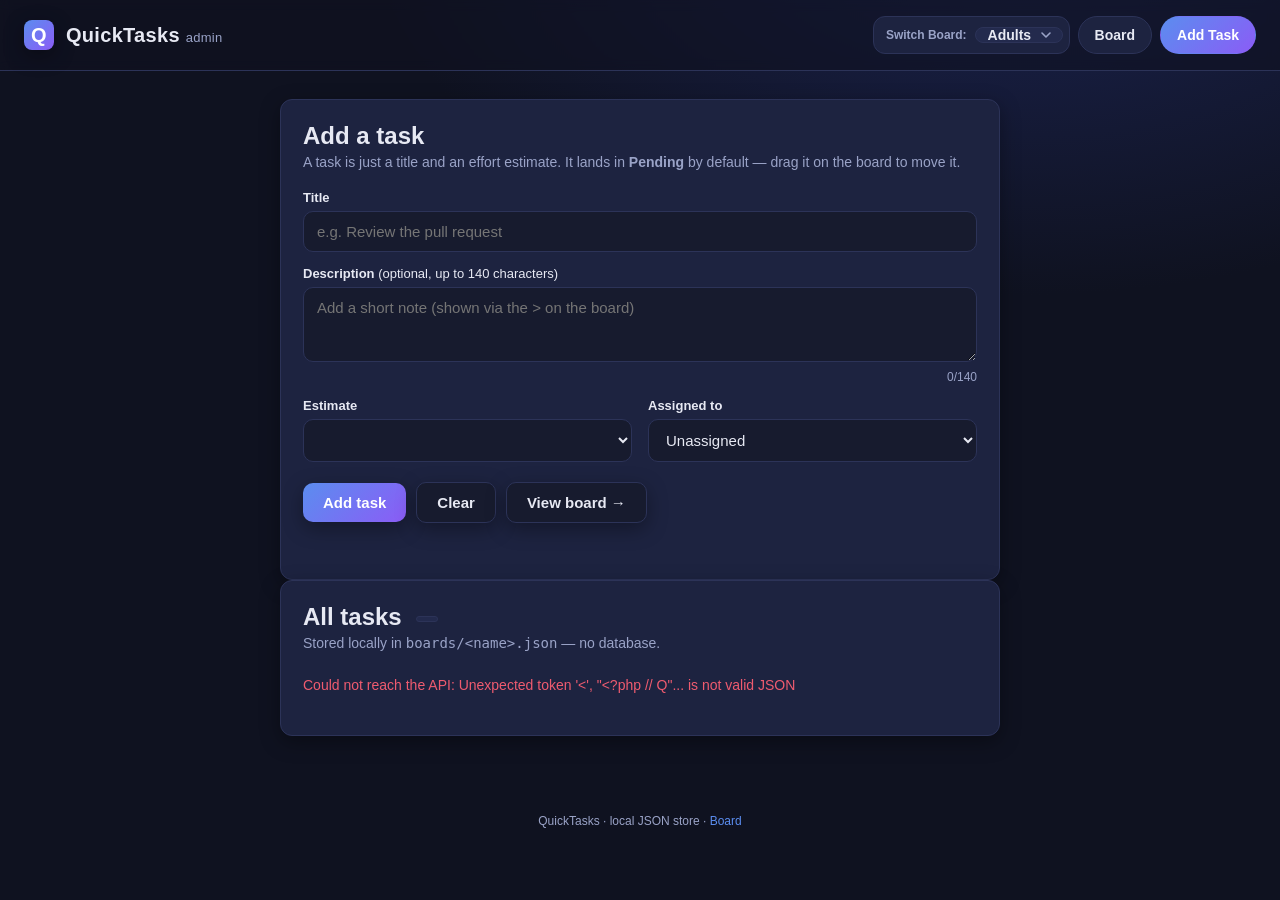
==== admin.html @ 0e428249 "QuickTasks v1.0 — multi-board JSON kanban (Adults + Children) - Board + admin UI (index.html, admin." ====
<!DOCTYPE html>
<html lang="en">
<head>
  <meta charset="utf-8" />
  <meta name="viewport" content="width=device-width, initial-scale=1" />
  <title>QuickTasks — Admin</title>
  <link rel="stylesheet" href="css/style.css" />
</head>
<body>
  <header class="topbar">
    <div class="brand">
      <span class="logo">Q</span>
      <span>QuickTasks <span class="sub">admin</span></span>
    </div>
    <nav class="nav">
      <div class="switcher" title="Switch between boards — each has its own tasks and settings">
        <label for="board-switch">Switch Board:</label>
        <select id="board-switch" aria-label="Switch board"></select>
      </div>
      <a href="index.html" id="nav-board">Board</a>
      <a href="admin.html" class="active" id="nav-add">Add Task</a>
    </nav>
  </header>

  <main class="wrap">
    <div class="panel">
      <h1 class="page-title" id="form-title">Add a task</h1>
      <p class="lede" id="form-lede">A task is just a title and an effort estimate. It lands in <strong>Pending</strong> by default — drag it on the board to move it.</p>

      <form id="task-form" autocomplete="off">
        <input type="hidden" id="edit-id" value="" />

        <label for="title">Title</label>
        <input type="text" id="title" name="title" placeholder="e.g. Review the pull request" maxlength="500" required />

        <label for="description">Description <span class="lede" style="font-weight:500" id="desc-limit">(optional, up to 140 characters)</span></label>
        <textarea id="description" name="description" rows="3" maxlength="140" placeholder="Add a short note (shown via the > on the board)"></textarea>
        <div class="charcount"><span id="desc-count">0</span><span id="desc-total">/140</span></div>

        <div class="row">
          <div>
            <label for="days" id="days-label">Estimate</label>
            <select id="days" name="days"><!-- options filled by JS from the board config --></select>
          </div>
          <div>
            <label for="assignee" id="assignee-label">Assigned to</label>
            <select id="assignee" name="assignee"><option value="">Unassigned</option></select>
          </div>
        </div>

        <div class="actions">
          <button type="submit" class="btn" id="btn-submit">Add task</button>
          <a href="index.html" class="btn secondary" id="btn-cancel">Clear</a>
          <a href="index.html" class="btn secondary" id="btn-board">View board →</a>
        </div>
        <div class="msg" id="msg" role="status" aria-live="polite"></div>
      </form>
    </div>

    <div class="panel">
      <h1 class="page-title">All tasks <span class="board-tag" id="board-tag"></span></h1>
      <p class="lede">Stored locally in <code>boards/&lt;name&gt;.json</code> — no database.</p>
      <div class="list" id="list"></div>
    </div>
  </main>

  <footer class="foot">QuickTasks · local JSON store · <a href="index.html" id="foot-board">Board</a></footer>

  <script>
    const DEFAULT_CONFIG = {
      units: "days",
      durationOptions: [1, 2, 3, 4, 5],
      completedWindowDays: 2,
      pollMs: 15000,
      descMaxChars: 140,
      statuses: ["Pending", "InProgress", "Halted", "Completed"],
    };

    let config = Object.assign({}, DEFAULT_CONFIG);
    let STATUSES = DEFAULT_CONFIG.statuses.slice();
    let currentBoard = "adults";

    const form = document.getElementById("task-form");
    const msg = document.getElementById("msg");
    const listEl = document.getElementById("list");
    const switcherEl = document.getElementById("board-switch");
    const daysEl = document.getElementById("days");
    const daysLabelEl = document.getElementById("days-label");
    const assigneeEl = document.getElementById("assignee");
    const assigneeLabelEl = document.getElementById("assignee-label");
    const descLimitEl = document.getElementById("desc-limit");
    const descTotalEl = document.getElementById("desc-total");
    const descCount = document.getElementById("desc-count");
    const navBoard = document.getElementById("nav-board");
    const navAdd = document.getElementById("nav-add");
    const footBoard = document.getElementById("foot-board");
    const boardTag = document.getElementById("board-tag");

    const apiUrl = (board) => "api.php?board=" + encodeURIComponent(board || currentBoard);
    const boardParam = () => "?board=" + encodeURIComponent(currentBoard);

    function esc(s) {
      return String(s).replace(/[&<>"']/g, c => (
        { "&": "&amp;", "<": "&lt;", ">": "&gt;", '"': "&quot;", "'": "&#39;" }[c]
      ));
    }

    function unitWord(n) {
      if (config.units === "minutes") return n === 1 ? "minute" : "minutes";
      if (config.units === "hours")   return n === 1 ? "hour" : "hours";
      return n === 1 ? "day" : "days";
    }
    function unitShort() {
      if (config.units === "minutes") return "m";
      if (config.units === "hours")   return "h";
      return "d";
    }

    // Rebuild the estimate dropdown from the active board's durationOptions + units.
    function buildDaysOptions() {
      const opts = (config.durationOptions && config.durationOptions.length)
        ? config.durationOptions
        : DEFAULT_CONFIG.durationOptions;
      daysEl.innerHTML = opts.map((o) =>
        `<option value="${Number(o)}">${Number(o)} ${unitWord(Number(o))}</option>`
      ).join("");
      // Default selection: the board's first option.
      daysEl.value = String(opts[0]);
      daysLabelEl.textContent = config.units === "minutes"
        ? "Time estimate"
        : (config.units === "hours" ? "Hour estimate" : "Estimate");
    }

    // Rebuild the "Assigned to" dropdown from the board's workers list.
    function buildAssigneeOptions() {
      const workers = Array.isArray(config.workers) ? config.workers : [];
      const cur = assigneeEl.value;
      assigneeEl.innerHTML =
        '<option value="">Unassigned</option>' +
        workers.map((w) => `<option value="${esc(w)}">${esc(w)}</option>`).join("");
      // Keep a previously selected worker if the board still offers it.
      if (workers.includes(cur)) assigneeEl.value = cur;
      // Hide the field when the board has no workers yet.
      assigneeLabelEl.style.display = workers.length ? "" : "none";
    }

    // Apply a loaded board's config to the form (units, options, desc cap, statuses).
    function applyConfig(cfg) {
      config = Object.assign({}, DEFAULT_CONFIG, cfg || {});
      STATUSES = (config.statuses && config.statuses.length)
        ? config.statuses
        : DEFAULT_CONFIG.statuses.slice();
      buildDaysOptions();
      buildAssigneeOptions();
      const cap = config.descMaxChars || 140;
      form.description.setAttribute("maxlength", String(cap));
      descLimitEl.textContent = "(optional, up to " + cap + " characters)";
      descTotalEl.textContent = "/" + cap;
      document.title = "QuickTasks — " + (config.name || "Board") + " · admin";
    }

    function showMsg(text, ok) {
      msg.textContent = text;
      msg.className = "msg " + (ok ? "ok" : "err");
      clearTimeout(showMsg._t);
      showMsg._t = setTimeout(() => { msg.textContent = ""; }, 4000);
    }

    async function loadList() {
      try {
        const res = await fetch(apiUrl(currentBoard), { cache: "no-store" });
        const data = await res.json();
        applyConfig(data.config);
        const tasks = data.tasks || [];
        tasks.sort((a, b) => String(b.created || "").localeCompare(String(a.created || "")));
        boardTag.textContent = "· " + (config.name || currentBoard);
        listEl.innerHTML = "";
        if (tasks.length === 0) {
          listEl.innerHTML = '<p class="lede">No tasks yet.</p>';
          return;
        }
        tasks.forEach((t) => {
          const item = document.createElement("div");
          item.className = "list-item";
          const n = Number(t.duration != null ? t.duration : t.days) || 0;
          item.innerHTML =
            `<span class="l-title">${esc(t.title)}</span>
             <span class="l-right">
               <span class="chip" data-status="${esc(t.status)}">${esc(t.status)}</span>
               <span class="days">🗓 ${n}${unitShort()}</span>
               ${t.status === "Pending"
                 ? '<a class="mini-edit" href="admin.html?id=' + encodeURIComponent(t.id) + '\u0026board=' + encodeURIComponent(currentBoard) + '" title="Edit">\u270e\uFE0F</a>'
                 : '<span class="mini-edit locked" title="Locked — only Pending tasks can be edited">🔒</span>'}
               <button class="mini-del" title="Delete">✕</button>
             </span>`;
          item.querySelector(".mini-del").addEventListener("click", async () => {
            const r = await fetch(apiUrl(currentBoard) + "&id=" + encodeURIComponent(t.id), { method: "DELETE" });
            if (!r.ok) { showMsg("Could not delete task.", false); return; }
            showMsg("Deleted \u201c" + t.title + "\u201d.", true);
            loadList();
          });
          // click the chip to cycle status
          item.querySelector(".chip").addEventListener("click", async () => {
            const i = STATUSES.indexOf(t.status);
            const next = STATUSES[(i + 1) % STATUSES.length];
            const r = await fetch(apiUrl(currentBoard), {
              method: "PATCH",
              headers: { "Content-Type": "application/json" },
              body: JSON.stringify({ id: t.id, status: next }),
            });
            if (!r.ok) { showMsg("Could not update status.", false); return; }
            loadList();
          });
        });
      } catch (err) {
        listEl.innerHTML = '<p class="lede" style="color:var(--halted)">Could not reach the API: ' + esc(err.message) + '</p>';
      }
    }

    form.addEventListener("submit", async (e) => {
      e.preventDefault();
      const title = form.title.value.trim();
      if (!title) { showMsg("Title is required.", false); return; }
      const id = editIdEl.value.trim();
      const payload = {
        title,
        description: form.description.value.trim(),
        duration: Number(daysEl.value),
        assignee: assigneeEl.value,   // "" = unassigned; cleared server-side
      };
      // Editing prepopulates the task; creating always starts in Pending.
      if (id) {
        payload.id = id;
      } else {
        payload.status = "Pending";
      }
      const r = await fetch(apiUrl(currentBoard), {
        method: id ? "PATCH" : "POST",
        headers: { "Content-Type": "application/json" },
        body: JSON.stringify(payload),
      });
      const data = await r.json().catch(() => ({}));
      if (r.ok) {
        // Both add and edit send the user back to the board so they can see
        // the change. Refresh the local list first in case the redirect is slow
        // or the user cancels the navigation.
        showMsg((id ? "Saved \u201c" : "Added \u201c") + title + "\u201d \u2014 opening the board\u2026", true);
        form.reset();
        descCount.textContent = "0";
        buildDaysOptions();
        exitEdit();
        loadList();
        setTimeout(() => { window.location.href = "index.html" + boardParam(); }, 500);
      } else {
        showMsg(data.error || (id ? "Could not save changes." : "Could not add task."), false);
      }
    });

    // ---- Edit mode: same form, prepopulated from ?id ----
    const editIdEl = document.getElementById("edit-id");
    const formTitleEl = document.getElementById("form-title");
    const formLedeEl = document.getElementById("form-lede");
    const btnSubmit = document.getElementById("btn-submit");
    const btnCancel = document.getElementById("btn-cancel");
    const btnBoard = document.getElementById("btn-board");

    function exitEdit() {
      editIdEl.value = "";
      formTitleEl.textContent = "Add a task";
      formLedeEl.innerHTML = "A task is just a title and an effort estimate. It lands in <strong>Pending</strong> by default — drag it on the board to move it.";
      btnSubmit.textContent = "Add task";
      btnCancel.textContent = "Clear";
      btnCancel.href = "#";              // in add mode "Clear" just resets the form
      btnCancel.onclick = (ev) => { ev.preventDefault(); form.reset(); descCount.textContent = "0"; buildAssigneeOptions(); };
      btnBoard.href = "index.html" + boardParam();
    }

    function enterEdit(task) {
      editIdEl.value = task.id;
      form.title.value = task.title || "";
      form.description.value = task.description || "";
      buildAssigneeOptions();
      assigneeEl.value = task.assignee || "";
      const d = Number(task.duration != null ? task.duration : task.days);
      // Pick the stored value if the board offers it, else the nearest option.
      const opts = (config.durationOptions && config.durationOptions.length)
        ? config.durationOptions
        : DEFAULT_CONFIG.durationOptions;
      if (d && opts.includes(d)) {
        daysEl.value = String(d);
      } else {
        buildDaysOptions();
      }
      descCount.textContent = form.description.value.length;
      formTitleEl.textContent = "Edit task";
      formLedeEl.innerHTML = "Editing <strong>\u201c" + esc(task.title) + "\u201d</strong> \u2014 the other fields are left as-is; save to update.";
      btnSubmit.textContent = "Save changes";
      btnCancel.textContent = "Cancel";
      btnCancel.href = "index.html" + boardParam();     // cancel goes back to the board
      btnCancel.onclick = null;
      btnBoard.href = "index.html" + boardParam();
      form.title.focus();
    }

    async function startEditFromUrl() {
      const id = new URLSearchParams(location.search).get("id");
      if (!id) { exitEdit(); return; }
      try {
        const res = await fetch(apiUrl(currentBoard), { cache: "no-store" });
        const data = await res.json();
        applyConfig(data.config);
        const t = (data.tasks || []).find(x => x.id === id);
        if (!t) {
          showMsg("Task not found (it may have been deleted).", false);
          exitEdit();
          return;
        }
        // Edit is allowed ONLY for Pending tasks. Once a task has started or
        // moved to any other status, its content is locked.
        if (t.status !== "Pending") {
          showMsg("\u201c" + t.title + "\u201d is locked — only Pending tasks can be edited (status: " + t.status + ").", false);
          exitEdit();
          return;
        }
        enterEdit(t);
        window.scrollTo(0, 0);
      } catch (err) {
        showMsg("Could not load task for editing: " + err.message, false);
      }
    }

    // ---- Board switcher ------------------------------------------------------
    async function initSwitcher() {
      // Which board is active? URL wins, then the last one you picked, then the default.
      const params = new URLSearchParams(location.search);
      const fromUrl = params.get("board");
      const saved = localStorage.getItem("qt.board");
      let active = fromUrl || saved || "adults";

      try {
        const res = await fetch("api.php?boards=1", { cache: "no-store" });
        const data = await res.json();
        const boards = data.boards || [];
        const keys = boards.map(b => b.key);
        if (!keys.includes(active)) {
          active = (data.default && keys.includes(data.default)) ? data.default : (keys[0] || "adults");
        }
        currentBoard = active;
        switcherEl.innerHTML = boards.map(b =>
          `<option value="${esc(b.key)}">${esc(b.name)}</option>`
        ).join("");
        switcherEl.value = currentBoard;

        switcherEl.addEventListener("change", () => {
          currentBoard = switcherEl.value;
          localStorage.setItem("qt.board", currentBoard);
          // Full reload so the new board's config + tasks load cleanly.
          const url = new URL(location.href);
          url.searchParams.set("board", currentBoard);
          location.href = url.pathname + url.search;
        });
      } catch (err) {
        switcherEl.innerHTML = `<option value="adults">Adults</option>`;
        currentBoard = "adults";
      }

      // Point the board / add links at the active board.
      navBoard.href = "index.html" + boardParam();
      footBoard.href = "index.html" + boardParam();
      navAdd.href = "admin.html" + boardParam();
    }

    async function bootstrap() {
      await initSwitcher();
      await loadList();
      startEditFromUrl();
    }

    // Live 0/cap character counter for the description field.
    form.description.addEventListener("input", () => {
      descCount.textContent = form.description.value.length;
    });

    bootstrap();
    // Refresh on the active board's configured interval so other tabs stay in sync.
    setInterval(loadList, 15000);
  </script>
</body>
</html>
---- css/style.css ----
/* QuickTasks — shared styles for the kanban board and admin page. */
:root {
  --bg: #0f1220;
  --bg-soft: #171b2e;
  --panel: #1d2340;
  --panel-2: #232a4d;
  --ink: #e7e9f3;
  --muted: #9aa3c7;
  --line: #2c3358;
  --accent: #5b8def;
  --accent-ink: #ffffff;
  --pending: #f2b134;
  --progress: #5b8def;
  --halted: #ef5b6f;
  --done: #38c172;
  --shadow: 0 6px 20px rgba(0,0,0,.35);
  --radius: 12px;
}

* { box-sizing: border-box; }

html, body {
  margin: 0;
  height: 100%;
}

body {
  font-family: -apple-system, BlinkMacSystemFont, "Segoe UI", Roboto, Helvetica, Arial, sans-serif;
  background: radial-gradient(1200px 700px at 80% -10%, #1b2350 0%, var(--bg) 55%);
  color: var(--ink);
  -webkit-font-smoothing: antialiased;
}

a { color: var(--accent); text-decoration: none; }
a:hover { text-decoration: underline; }

/* ---- Top bar ---- */
.topbar {
  display: flex;
  align-items: center;
  justify-content: space-between;
  gap: 16px;
  padding: 16px 24px;
  border-bottom: 1px solid var(--line);
  background: rgba(15,18,32,.6);
  backdrop-filter: blur(6px);
  position: sticky;
  top: 0;
  z-index: 5;
}
.brand {
  display: flex;
  align-items: center;
  gap: 12px;
  font-weight: 700;
  font-size: 20px;
  letter-spacing: .3px;
}

/* ---- Team points banner (below the top bar, above the board) ---- */
.points-banner {
  padding: 11px 24px 2px;
}
.points-banner[hidden] { display: none; }
.points-card {
  display: grid;
  grid-template-columns: 1.35fr 1fr;
  gap: 13px;
  align-items: center;
  background: linear-gradient(135deg, var(--panel-2), var(--panel));
  border: 1px solid var(--line);
  border-radius: 14px;
  padding: 11px 13px;
  box-shadow: var(--shadow);
}
.points-left { min-width: 0; }
.points-label {
  font-size: 11px;
  font-weight: 700;
  letter-spacing: .08em;
  text-transform: uppercase;
  color: var(--muted);
  margin-bottom: 5px;
}
.points-value {
  display: flex;
  align-items: baseline;
  gap: 8px;
  flex-wrap: wrap;
  line-height: 1;
}
.points-value #points-current {
  font-size: 25px;
  font-weight: 800;
  color: var(--done);
  font-variant-numeric: tabular-nums;
}
.points-value .points-sep { font-size: 16px; color: var(--muted); font-weight: 600; }
.points-value #points-goal { font-size: 16px; font-weight: 700; color: var(--ink); font-variant-numeric: tabular-nums; }
.points-value .points-unit { font-size: 11px; color: var(--muted); font-weight: 600; margin-left: 2px; }
.points-status { font-size: 11px; font-weight: 700; margin-left: 5px; padding: 1px 8px; border-radius: 999px; }
.points-status.on-goal { color: #0f1220; background: var(--done); }
.points-status.under { color: var(--pending); background: rgba(242,177,52,.12); border: 1px solid rgba(242,177,52,.35); }
.points-status.over { color: var(--done); background: rgba(56,193,114,.14); border: 1px solid rgba(56,193,114,.4); }

.points-bar {
  margin-top: 8px;
  height: 9px;
  background: var(--bg-soft);
  border: 1px solid var(--line);
  border-radius: 999px;
  overflow: hidden;
}
.points-fill {
  height: 100%;
  width: 0%;
  border-radius: 999px;
  background: linear-gradient(90deg, var(--progress), var(--done));
  transition: width .5s ease;
}
.points-fill.over { background: linear-gradient(90deg, var(--done), #2aa86a); }

/* ---- Milestone badges (25/50/75/100%) — slim band between value line and the bar ---- */
.points-miles {
  display: flex;
  align-items: center;
  gap: 6px;
  height: 16px;
  margin: 5px 0 2px;
}
.points-miles[hidden] { display: none; }
.mile {
  height: 100%;
  display: inline-flex; align-items: center; gap: 3px;
  padding: 0 7px; border-radius: 999px;
  font-size: 9.5px; font-weight: 800; letter-spacing: .02em;
  color: var(--muted);
  background: var(--bg-soft);
  border: 1px solid var(--line);
  font-variant-numeric: tabular-nums;
  opacity: .32;                 /* not-yet-achieved -> dim */
  transition: opacity .3s ease, background .3s ease, box-shadow .3s ease, color .3s ease;
}
.mile .ico { font-size: 10px; line-height: 1; filter: grayscale(1); }
.mile.lit { opacity: 1; color: #0f1220; border-color: transparent; }
.mile.lit .ico { filter: none; }
.mile[data-m="25"].lit, .mile[data-m="50"].lit {
  background: var(--progress); box-shadow: 0 1px 6px rgba(91,141,239,.4);
}
.mile[data-m="75"].lit {
  background: #f2b134; box-shadow: 0 1px 6px rgba(242,177,52,.45);
}
.mile.mile-final { padding: 0 8px; }
.mile.mile-final.lit {
  background: linear-gradient(135deg, #ffd54a, #ffb020); color: #3a2600;
  box-shadow: 0 1px 10px rgba(255,180,32,.55); font-weight: 900;
}

.points-right {
  display: flex;
  flex-direction: column;
  gap: 3px;
  text-align: right;
  border-left: 1px solid var(--line);
  padding-left: 13px;
}
.points-remaining {
  font-size: 12px;
  font-weight: 800;
  color: var(--pending);
  font-variant-numeric: tabular-nums;
}
.points-remaining.met { color: var(--done); }
.points-countdown {
  font-size: 11px;
  font-weight: 700;
  color: var(--ink);
  font-variant-numeric: tabular-nums;
}
.points-ends { font-size: 9.5px; color: var(--muted); }

@media (max-width: 760px) {
  .points-card { grid-template-columns: 1fr; gap: 8px; }
  .points-right { border-left: none; padding-left: 0; text-align: left; border-top: 1px solid var(--line); padding-top: 8px; }
  .topbar { flex-wrap: wrap; justify-content: center; }
}
.brand .logo {
  width: 30px; height: 30px;
  border-radius: 8px;
  background: linear-gradient(135deg, var(--accent), #8b5cf6);
  display: grid; place-items: center;
  color: #fff; font-weight: 800;
  box-shadow: var(--shadow);
}
.brand .sub { color: var(--muted); font-weight: 500; font-size: 13px; }

.nav { display: flex; align-items: center; gap: 8px; }
.nav a {
  display: inline-flex;
  align-items: center;
  justify-content: center;
  height: 38px;
  padding: 0 16px;
  box-sizing: border-box;
  border-radius: 999px;
  background: var(--panel);
  color: var(--ink);
  font-size: 14px;
  font-weight: 600;
  line-height: 1;
  border: 1px solid var(--line);
}
.nav a.active {
  background: linear-gradient(135deg, var(--accent), #8b5cf6);
  border-color: transparent;
  color: #fff;
}

/* ---- Board switcher (top bar) ---- */
.switcher {
  display: flex;
  align-items: center;
  gap: 8px;
  height: 38px;
  padding: 0 6px 0 12px;
  box-sizing: border-box;
  border-radius: 12px;
  background: var(--panel);
  border: 1px solid var(--line);
}
.switcher label {
  display: flex;
  align-items: center;
  height: 100%;
  margin: 0;
  font-size: 12px;
  font-weight: 600;
  color: var(--muted);
  white-space: nowrap;
  line-height: 1;
}
.switcher select {
  appearance: none;
  -webkit-appearance: none;
  background: var(--panel-2);
  color: var(--ink);
  border: 1px solid var(--line);
  border-radius: 8px;
  padding: 0 30px 0 12px;
  font-size: 14px;
  font-weight: 600;
  font-family: inherit;
  line-height: 1;
  cursor: pointer;
  /* caret */
  background-image: url("data:image/svg+xml;utf8,<svg xmlns='http://www.w3.org/2000/svg' width='12' height='12' viewBox='0 0 12 12'><path d='M2 4l4 4 4-4' fill='none' stroke='%239aa3c7' stroke-width='1.6' stroke-linecap='round' stroke-linejoin='round'/></svg>");
  background-repeat: no-repeat;
  background-position: right 10px center;
}
.switcher select:focus {
  outline: none;
  border-color: var(--accent);
}
.board-tag {
  display: inline-block;
  font-size: 13px;
  font-weight: 600;
  color: var(--muted);
  background: var(--panel-2);
  border: 1px solid var(--line);
  border-radius: 999px;
  padding: 2px 10px;
  vertical-align: middle;
  margin-left: 8px;
}

/* ---- Board ---- */
.board {
  display: grid;
  grid-template-columns: repeat(4, minmax(240px, 1fr));
  gap: 16px;
  padding: 24px;
  align-items: start;
}
.column {
  background: var(--panel);
  border: 1px solid var(--line);
  border-radius: var(--radius);
  min-height: 220px;
  display: flex;
  flex-direction: column;
  transition: border-color .15s, background .15s;
}
.column.drop-hover {
  border-color: var(--accent);
  background: var(--panel-2);
}
.col-head {
  display: flex;
  align-items: center;
  justify-content: space-between;
  padding: 14px 16px;
  border-bottom: 1px solid var(--line);
  font-weight: 700;
  text-transform: uppercase;
  letter-spacing: .6px;
  font-size: 12px;
}
.col-head .dot { width: 10px; height: 10px; border-radius: 50%; display: inline-block; margin-right: 8px; }
.col-head .count {
  color: var(--muted);
  font-weight: 600;
  background: var(--bg-soft);
  border-radius: 999px;
  padding: 1px 9px;
  font-size: 12px;
}
.column[data-status="Pending"]    .dot { background: var(--pending); }
.column[data-status="InProgress"] .dot { background: var(--progress); }
.column[data-status="Halted"]     .dot { background: var(--halted); }
.column[data-status="Completed"]  .dot { background: var(--done); }

.col-body {
  padding: 12px;
  display: flex;
  flex-direction: column;
  gap: 10px;
  flex: 1;
  min-height: 120px;
}
.empty-hint {
  color: var(--muted);
  font-size: 13px;
  text-align: center;
  padding: 22px 8px;
  border: 1px dashed var(--line);
  border-radius: 10px;
}

/* ---- Task card ---- */
.card {
  background: var(--panel-2);
  border: 1px solid var(--line);
  border-left: 4px solid var(--accent);
  border-radius: 10px;
  padding: 12px 14px;
  cursor: grab;
  box-shadow: var(--shadow);
  transition: transform .08s, box-shadow .12s, opacity .12s;
}
.card:hover { transform: translateY(-1px); }
.card.dragging { opacity: .45; cursor: grabbing; }

/* ---- Assignee tag (top of the card, like a small all-caps label) ---- */
.card .assignee {
  display: inline-flex;
  align-items: center;
  gap: 6px;
  margin: -2px 0 8px;
  padding: 2px 9px;
  font-size: 10.5px;
  font-weight: 700;
  letter-spacing: .08em;
  text-transform: uppercase;
  color: var(--accent);
  background: rgba(91,141,239,.12);
  border: 1px solid rgba(91,141,239,.35);
  border-radius: 999px;
  cursor: pointer;
  user-select: none;
}
.card .assignee:hover { background: rgba(91,141,239,.22); }
.card .assignee .assignee-name::before {
  content: "\26F1"; /* person glyph */
  margin-right: 5px;
  font-size: 11px;
}
.card .assignee.unassigned {
  color: var(--muted);
  background: rgba(154,163,199,.10);
  border-color: var(--line);
}
.card .assignee.unassigned .assignee-name::before { content: "\2753"; }

/* ---- Assignee modal ---- */
.assignee-overlay {
  position: fixed;
  inset: 0;
  z-index: 1000;
  display: none;
  align-items: center;
  justify-content: center;
  background: rgba(6,8,20,.6);
  backdrop-filter: blur(2px);
  padding: 16px;
}
.assignee-overlay.open { display: flex; }
.assignee-card {
  background: var(--panel);
  border: 1px solid var(--line);
  border-radius: 14px;
  box-shadow: 0 18px 50px rgba(0,0,0,.5);
  padding: 22px 24px;
  width: min(360px, 100%);
  text-align: center;
  animation: assignee-pop .12s ease-out;
}
@keyframes assignee-pop { from { transform: scale(.96); opacity: 0; } to { transform: scale(1); opacity: 1; } }
.assignee-h {
  margin: 0 0 16px;
  font-size: 15px;
  font-weight: 600;
  line-height: 1.35;
  color: var(--ink);
}
.assignee-h strong { color: var(--accent); }
.assignee-grid {
  display: grid;
  grid-template-columns: repeat(2, 1fr);
  gap: 10px;
  margin-bottom: 16px;
}
.assignee-btn {
  appearance: none;
  border: 1px solid var(--line);
  background: var(--panel-2);
  color: var(--ink);
  font-size: 15px;
  font-weight: 600;
  padding: 14px 10px;
  border-radius: 10px;
  cursor: pointer;
  transition: transform .08s, background .12s, border-color .12s;
}
.assignee-btn:hover { background: var(--panel-2); border-color: var(--accent); transform: translateY(-1px); }
.assignee-btn.current {
  background: rgba(91,141,239,.16);
  border-color: var(--accent);
  color: #fff;
}
.assignee-actions { display: flex; justify-content: center; }

/* ---- Delete-confirm modal (reuses the assignee overlay/card) ---- */
.btn.danger { background: linear-gradient(135deg, var(--halted), #c0303f); }
.btn.danger:hover { filter: brightness(1.07); }

.card .title {
  font-weight: 600;
  font-size: 15px;
  line-height: 1.35;
  word-break: break-word;
}
.card .meta {
  display: flex;
  align-items: center;
  justify-content: space-between;
  margin-top: 10px;
  color: var(--muted);
  font-size: 12px;
}
.card .days {
  display: inline-flex;
  align-items: center;
  gap: 6px;
  background: var(--bg-soft);
  border-radius: 999px;
  padding: 2px 10px;
  font-weight: 600;
}
.card .del {
  border: none;
  background: transparent;
  color: var(--muted);
  cursor: pointer;
  font-size: 15px;
  line-height: 1;
  padding: 2px 4px;
  border-radius: 6px;
}
.card .del:hover { color: var(--halted); background: rgba(239,91,111,.12); }

/* description expander on a card (only present when a description exists) */
.card .desc-toggle {
  align-self: flex-start;
  margin: 8px 0 -2px;
  border: none;
  background: transparent;
  color: var(--muted);
  cursor: pointer;
  font-size: 13px;
  font-weight: 700;
  line-height: 1;
  padding: 2px 6px;
  border-radius: 6px;
}
.card .desc-toggle:hover { color: var(--accent); background: rgba(91,141,239,.12); }
.card .desc {
  margin: 4px 0 10px;
  font-size: 13px;
  line-height: 1.45;
  color: var(--muted);
  background: var(--bg-soft);
  border-left: 3px solid var(--line);
  border-radius: 6px;
  padding: 8px 10px;
  white-space: pre-wrap;
  word-break: break-word;
}
.card .desc[hidden] { display: none; }

/* meta row: days on the left, edit + delete on the right */
.card .meta-actions { display: inline-flex; align-items: center; gap: 2px; }
.card .edit {
  border: none;
  background: transparent;
  color: var(--muted);
  cursor: pointer;
  font-size: 14px;
  line-height: 1;
  padding: 2px 6px;
  border-radius: 6px;
}
.card .edit:hover { color: var(--accent); background: rgba(91,141,239,.12); }
/* locked edit (non-Pending tasks): a lock icon, not clickable */
.card .edit.locked {
  cursor: not-allowed;
  color: var(--muted);
  opacity: .55;
}
.card .edit.locked:hover { color: var(--muted); background: transparent; }

/* color the left stripe by column */
.column[data-status="Pending"]    .card { border-left-color: var(--pending); }
.column[data-status="InProgress"] .card { border-left-color: var(--progress); }
.column[data-status="Halted"]     .card { border-left-color: var(--halted); }
.column[data-status="Completed"]  .card { border-left-color: var(--done); }

/* ---- Admin ---- */
.wrap { max-width: 760px; margin: 0 auto; padding: 28px 20px 60px; }
.panel {
  background: var(--panel);
  border: 1px solid var(--line);
  border-radius: var(--radius);
  padding: 22px;
  box-shadow: var(--shadow);
}
h1.page-title { margin: 0 0 4px; font-size: 24px; }
p.lede { margin: 0 0 20px; color: var(--muted); font-size: 14px; }

label { display: block; font-weight: 600; font-size: 13px; margin: 14px 0 6px; }
input[type="text"], select {
  width: 100%;
  padding: 11px 13px;
  border-radius: 10px;
  border: 1px solid var(--line);
  background: var(--bg-soft);
  color: var(--ink);
  font-size: 15px;
  font-family: inherit;
}
.charcount { margin-top: 4px; text-align: right; font-size: 12px; color: var(--muted); }

textarea {
  width: 100%;
  padding: 11px 13px;
  border-radius: 10px;
  border: 1px solid var(--line);
  background: var(--bg-soft);
  color: var(--ink);
  font-size: 15px;
  font-family: inherit;
  resize: vertical;
}
textarea:focus { outline: 2px solid var(--accent); border-color: transparent; }

.row { display: flex; gap: 16px; flex-wrap: wrap; }
.row > div { flex: 1; min-width: 160px; }

.btn {
  border: none;
  cursor: pointer;
  font-family: inherit;
  font-weight: 700;
  font-size: 15px;
  padding: 11px 20px;
  border-radius: 10px;
  background: linear-gradient(135deg, var(--accent), #8b5cf6);
  color: #fff;
  box-shadow: var(--shadow);
}
.btn:hover { filter: brightness(1.07); }
.btn.secondary { background: var(--bg-soft); border: 1px solid var(--line); color: var(--ink); }
.actions { display: flex; gap: 10px; margin-top: 20px; align-items: center; }

.msg { margin-top: 14px; font-size: 14px; min-height: 20px; }
.msg.ok { color: var(--done); }
.msg.err { color: var(--halted); }

/* task list in admin */
.list { margin-top: 26px; display: flex; flex-direction: column; gap: 8px; }
.list-item {
  display: flex;
  align-items: center;
  justify-content: space-between;
  gap: 12px;
  padding: 12px 14px;
  background: var(--bg-soft);
  border: 1px solid var(--line);
  border-radius: 10px;
}
.list-item .l-title { font-weight: 600; word-break: break-word; }
.list-item .l-right { display: flex; align-items: center; gap: 8px; flex-shrink: 0; }
.chip {
  font-size: 11px;
  font-weight: 700;
  text-transform: uppercase;
  letter-spacing: .5px;
  padding: 3px 9px;
  border-radius: 999px;
  color: #0f1220;
}
.chip[data-status="Pending"]    { background: var(--pending); }
.chip[data-status="InProgress"] { background: var(--progress); color:#fff; }
.chip[data-status="Halted"]     { background: var(--halted); color:#fff; }
.chip[data-status="Completed"]  { background: var(--done); }
.mini-del {
  border: none; background: transparent; color: var(--muted);
  cursor: pointer; font-size: 16px; padding: 4px 8px; border-radius: 6px;
}
.mini-del:hover { color: var(--halted); background: rgba(239,91,111,.12); }
.mini-edit {
  text-decoration: none;
  color: var(--muted);
  font-size: 15px;
  padding: 4px 8px;
  border-radius: 6px;
}
.mini-edit:hover { color: var(--accent); background: rgba(91,141,239,.12); text-decoration: none; }
/* locked edit in the admin list (non-Pending tasks): a lock, not clickable */
.mini-edit.locked {
  cursor: not-allowed;
  opacity: .55;
}
.mini-edit.locked:hover { color: var(--muted); background: transparent; text-decoration: none; }

footer.foot {
  color: var(--muted);
  font-size: 12px;
  text-align: center;
  padding: 18px;
}

/* ---- Completed log ---- */
.log {
  padding: 0 24px 12px;
}
.log-head {
  display: flex;
  align-items: baseline;
  justify-content: space-between;
  gap: 12px;
  margin: 10px 0 10px;
}
.log-head h2 { margin: 0; font-size: 16px; letter-spacing: .3px; }
.log-head .hint { color: var(--muted); font-size: 12px; }

.log-table {
  width: 100%;
  border-collapse: collapse;
  background: var(--panel);
  border: 1px solid var(--line);
  border-radius: var(--radius);
  overflow: hidden;
  box-shadow: var(--shadow);
}
.log-table thead th {
  text-align: left;
  font-size: 11px;
  text-transform: uppercase;
  letter-spacing: .6px;
  color: var(--muted);
  padding: 11px 14px;
  background: var(--bg-soft);
  border-bottom: 1px solid var(--line);
  white-space: nowrap;
}
.log-table td {
  padding: 10px 14px;
  border-bottom: 1px solid var(--line);
  font-size: 14px;
  vertical-align: top;
}
.log-table tbody tr:last-child td { border-bottom: none; }
.log-table tbody tr:hover { background: var(--panel-2); }
.log-table .c-title { font-weight: 600; max-width: 320px; }
.log-table .c-date { color: var(--muted); white-space: nowrap; }
.log-table .c-num { text-align: center; white-space: nowrap; }

.log-empty {
  color: var(--muted);
  font-size: 14px;
  padding: 16px 14px;
  text-align: center;
}

/* computed days-worked cell: green = on/under estimate, red = over */
.days-ok  { color: var(--done);   font-weight: 700; }
.days-over{ color: var(--halted); font-weight: 700; }
.days-na  { color: var(--muted);  font-weight: 600; }
.days-cell { display: inline-flex; align-items: baseline; gap: 6px; justify-content: center; }
.days-cell .est { color: var(--muted); font-weight: 500; font-size: 12px; }

@media (max-width: 900px) {
  .log-table, .log-table thead, .log-table tbody, .log-table tr, .log-table th, .log-table td {
    display: block;
  }
  .log-table thead { display: none; }
  .log-table tr { border-bottom: 1px solid var(--line); padding: 4px 0; }
  .log-table td { border: none; padding: 4px 14px; }
}

@media (max-width: 900px) {
  .board { grid-template-columns: 1fr 1fr; }
}
@media (max-width: 560px) {
  .board { grid-template-columns: 1fr; }
}
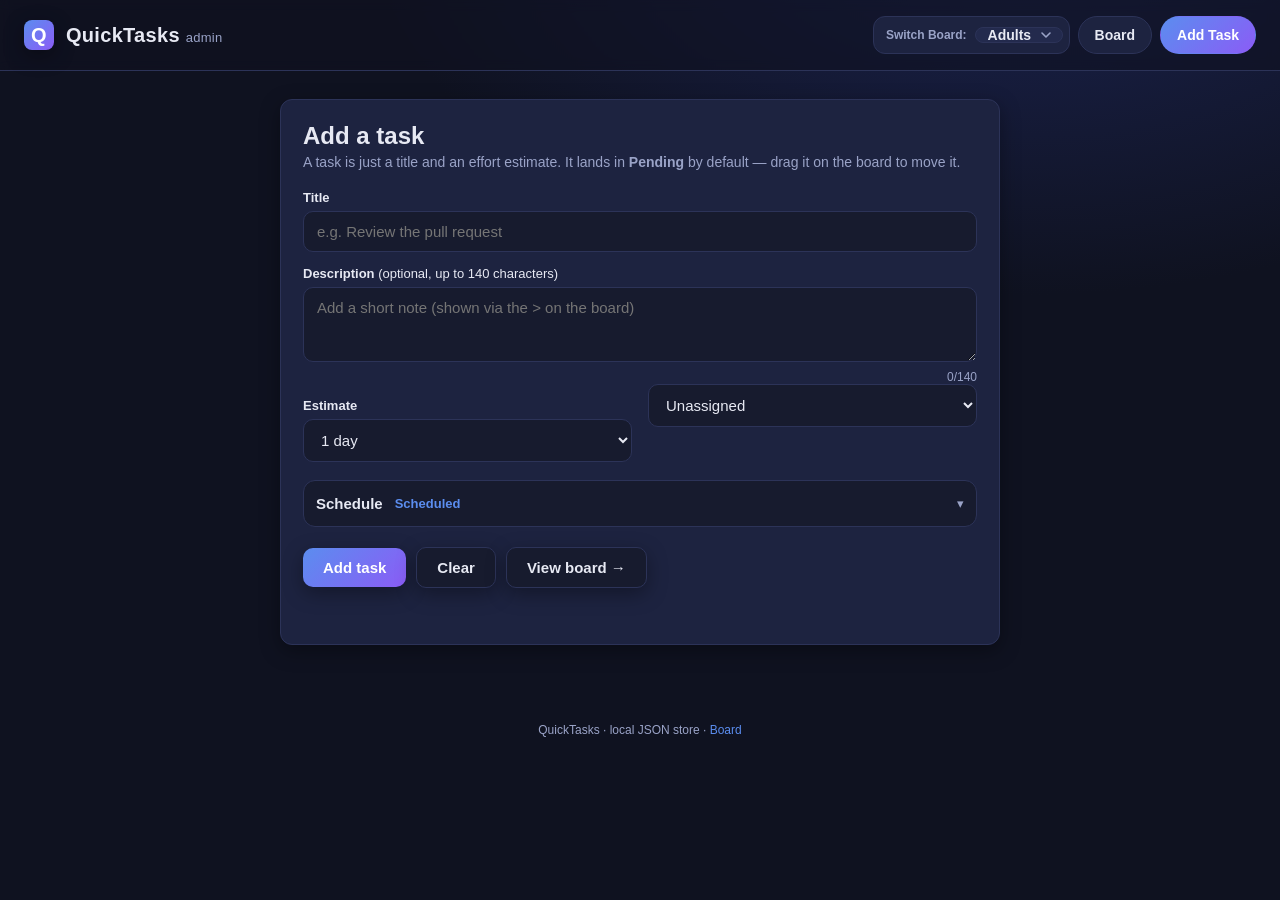
==== commit 51136d21: "v1.2 — repeating/scheduled tasks + two completed-task locks (owner/delete) + admin fixes FEATURE: op" ====
--- a/admin.html
+++ b/admin.html
@@ -48,6 +48,41 @@
           </div>
         </div>
 
+        <!-- Scheduling: one quiet control, collapsed by default. "None" = create now,
+             no repeat. Tapping the toggle reveals two rows: when it first appears
+             (Available from, defaults to now) and how often it repeats (Repeat). A
+             completed repeating task spawns a fresh UNASSIGNED copy N units later. -->
+        <div class="schedule" id="schedule" data-open="0">
+          <button type="button" class="schedule-toggle" id="schedule-toggle" aria-expanded="false">
+            <span class="sched-label">Schedule</span>
+            <span class="sched-state" id="schedule-state">None</span>
+            <span class="sched-chevron" id="schedule-chevron">&#x25BE;</span>
+          </button>
+          <div class="sched-body" id="sched-body" hidden>
+            <div class="sched-row">
+              <label for="startUntil">Available from</label>
+              <input type="datetime-local" id="startUntil" name="startUntil" />
+              <span class="sched-hint" id="startUntil-hint">default: now</span>
+            </div>
+            <div class="sched-row sched-row-repeat">
+              <label for="repeatEvery" class="sched-repeat-label">Repeat</label>
+              <span class="repeat-toggle" id="repeat-toggle" data-on="0">
+                <span class="repeat-dot"></span><span class="repeat-state">off</span>
+              </span>
+              <span class="repeat-spec">
+                <input type="number" id="repeatEvery" name="repeatEvery" min="1" max="999" value="1" disabled />
+                <span class="repeat-every-word">every</span>
+                <select id="repeatUnit" name="repeatUnit" disabled>
+                  <option value="hours">hour</option>
+                  <option value="days" selected>day</option>
+                  <option value="weeks">week</option>
+                </select>
+              </span>
+            </div>
+            <p class="sched-note" id="sched-note" hidden>On complete, a new (unassigned) copy is created, hidden until its date.</p>
+          </div>
+        </div>
+
         <div class="actions">
           <button type="submit" class="btn" id="btn-submit">Add task</button>
           <a href="index.html" class="btn secondary" id="btn-cancel">Clear</a>
@@ -55,12 +90,6 @@
         </div>
         <div class="msg" id="msg" role="status" aria-live="polite"></div>
       </form>
-    </div>
-
-    <div class="panel">
-      <h1 class="page-title">All tasks <span class="board-tag" id="board-tag"></span></h1>
-      <p class="lede">Stored locally in <code>boards/&lt;name&gt;.json</code> — no database.</p>
-      <div class="list" id="list"></div>
     </div>
   </main>
 
@@ -82,7 +111,6 @@
 
     const form = document.getElementById("task-form");
     const msg = document.getElementById("msg");
-    const listEl = document.getElementById("list");
     const switcherEl = document.getElementById("board-switch");
     const daysEl = document.getElementById("days");
     const daysLabelEl = document.getElementById("days-label");
@@ -94,7 +122,107 @@
     const navBoard = document.getElementById("nav-board");
     const navAdd = document.getElementById("nav-add");
     const footBoard = document.getElementById("foot-board");
-    const boardTag = document.getElementById("board-tag");
+
+    // ---- Scheduling control (repeating + "available from") ----
+    // Collapsed by default. "None" = create now, no repeat. Tapping the toggle
+    // reveals two rows: Available from (datetime-local, defaults to now) and a
+    // Repeat toggle with Every [n] [unit]. On submit we send startUntil + repeat
+    // only when they're meaningful, so a plain task gains neither key.
+    const scheduleEl = document.getElementById("schedule");
+    const scheduleToggle = document.getElementById("schedule-toggle");
+    const scheduleState = document.getElementById("schedule-state");
+    const scheduleChevron = document.getElementById("schedule-chevron");
+    const schedBody = document.getElementById("sched-body");
+    const startUntilEl = document.getElementById("startUntil");
+    const startUntilHint = document.getElementById("startUntil-hint");
+    const repeatToggle = document.getElementById("repeat-toggle");
+    const repeatEveryEl = document.getElementById("repeatEvery");
+    const repeatUnitEl = document.getElementById("repeatUnit");
+    const schedNote = document.getElementById("sched-note");
+
+    // Convert a UTC ISO string to the value a <input type=datetime-local> expects
+    // (YYYY-MM-DDTHH:mm, in LOCAL time). Returns "" for blank/invalid.
+    function isoToLocalInput(iso) {
+      if (!iso) return "";
+      const d = new Date(iso);
+      if (isNaN(d.getTime())) return "";
+      const pad = (n) => String(n).padStart(2, "0");
+      return d.getFullYear() + "-" + pad(d.getMonth() + 1) + "-" + pad(d.getDate()) +
+             "T" + pad(d.getHours()) + ":" + pad(d.getMinutes());
+    }
+    // Current local time as a datetime-local value (the "default: now" value).
+    function localNowInput() {
+      const d = new Date();
+      const pad = (n) => String(n).padStart(2, "0");
+      return d.getFullYear() + "-" + pad(d.getMonth() + 1) + "-" + pad(d.getDate()) +
+             "T" + pad(d.getHours()) + ":" + pad(d.getMinutes());
+    }
+    // Whether the schedule control currently represents "something" (a future gate
+    // or an active repeat). If not, we send nothing and the task is a plain one.
+    function scheduleHasValue() {
+      const hasGate = startUntilEl.value !== "";
+      const hasRepeat = repeatToggle.dataset.on === "1";
+      return hasGate || hasRepeat;
+    }
+    function renderScheduleState() {
+      // The state pill + note reflect the current combination.
+      const hasGate = startUntilEl.value !== "";
+      const on = repeatToggle.dataset.on === "1";
+      let s = "None";
+      if (on && hasGate) s = "Repeat + scheduled";
+      else if (on) s = "Repeats";
+      else if (hasGate) s = "Scheduled";
+      scheduleState.textContent = s;
+      scheduleState.dataset.active = (s === "None") ? "0" : "1";
+      schedNote.hidden = !on;
+      // Repeat fields are only enabled when the repeat toggle is on.
+      repeatEveryEl.disabled = !on;
+      repeatUnitEl.disabled = !on;
+      repeatToggle.dataset.on = on ? "1" : "0";
+      const dot = repeatToggle.querySelector(".repeat-dot");
+      const st = repeatToggle.querySelector(".repeat-state");
+      if (dot) dot.dataset.on = on ? "1" : "0";
+      if (st) st.textContent = on ? "on" : "off";
+    }
+    function setScheduleOpen(open) {
+      scheduleEl.dataset.open = open ? "1" : "0";
+      schedBody.hidden = !open;
+      scheduleToggle.setAttribute("aria-expanded", open ? "true" : "false");
+    }
+    scheduleToggle.addEventListener("click", () => {
+      setScheduleOpen(scheduleEl.dataset.open !== "1");
+    });
+    repeatToggle.addEventListener("click", () => {
+      repeatToggle.dataset.on = repeatToggle.dataset.on === "1" ? "0" : "1";
+      renderScheduleState();
+    });
+    // A manual edit of the date clears the "default: now" hint so it's obvious the
+    // value is now explicit. (We don't re-show the hint; it just means "not set".)
+    startUntilEl.addEventListener("input", () => {
+      startUntilHint.style.opacity = startUntilEl.value ? "0" : "";
+      renderScheduleState();
+    });
+
+    // Populate the control from an existing task (edit mode) or reset to defaults
+    // (add mode). A blank/legacy task shows "None" with the repeat fields off.
+    function loadSchedule(task) {
+      task = task || {};
+      // Available from: stored as a UTC ISO string; show it in local time. Default
+      // to "now" when absent so the user sees a sensible starting point.
+      const su = task.startUntil ? isoToLocalInput(task.startUntil) : localNowInput();
+      startUntilEl.value = su;
+      startUntilHint.style.opacity = "";
+      const rep = (task.repeat && typeof task.repeat === "object") ? task.repeat : null;
+      repeatToggle.dataset.on = rep ? "1" : "0";
+      if (rep) {
+        repeatEveryEl.value = String(rep.every || 1);
+        repeatUnitEl.value = rep.unit || "days";
+      } else {
+        repeatEveryEl.value = "1";
+        repeatUnitEl.value = "days";
+      }
+      renderScheduleState();
+    }
 
     const apiUrl = (board) => "api.php?board=" + encodeURIComponent(board || currentBoard);
     const boardParam = () => "?board=" + encodeURIComponent(currentBoard);
@@ -109,11 +237,6 @@
       if (config.units === "minutes") return n === 1 ? "minute" : "minutes";
       if (config.units === "hours")   return n === 1 ? "hour" : "hours";
       return n === 1 ? "day" : "days";
-    }
-    function unitShort() {
-      if (config.units === "minutes") return "m";
-      if (config.units === "hours")   return "h";
-      return "d";
     }
 
     // Rebuild the estimate dropdown from the active board's durationOptions + units.
@@ -166,54 +289,18 @@
       showMsg._t = setTimeout(() => { msg.textContent = ""; }, 4000);
     }
 
-    async function loadList() {
+    // Load the active board's config so the form's duration/assignee dropdowns
+    // are populated even on a plain add (no task selected). The task board itself
+    // lives on index.html, so this page no longer renders a task list.
+    async function loadConfig() {
       try {
         const res = await fetch(apiUrl(currentBoard), { cache: "no-store" });
         const data = await res.json();
         applyConfig(data.config);
-        const tasks = data.tasks || [];
-        tasks.sort((a, b) => String(b.created || "").localeCompare(String(a.created || "")));
-        boardTag.textContent = "· " + (config.name || currentBoard);
-        listEl.innerHTML = "";
-        if (tasks.length === 0) {
-          listEl.innerHTML = '<p class="lede">No tasks yet.</p>';
-          return;
-        }
-        tasks.forEach((t) => {
-          const item = document.createElement("div");
-          item.className = "list-item";
-          const n = Number(t.duration != null ? t.duration : t.days) || 0;
-          item.innerHTML =
-            `<span class="l-title">${esc(t.title)}</span>
-             <span class="l-right">
-               <span class="chip" data-status="${esc(t.status)}">${esc(t.status)}</span>
-               <span class="days">🗓 ${n}${unitShort()}</span>
-               ${t.status === "Pending"
-                 ? '<a class="mini-edit" href="admin.html?id=' + encodeURIComponent(t.id) + '\u0026board=' + encodeURIComponent(currentBoard) + '" title="Edit">\u270e\uFE0F</a>'
-                 : '<span class="mini-edit locked" title="Locked — only Pending tasks can be edited">🔒</span>'}
-               <button class="mini-del" title="Delete">✕</button>
-             </span>`;
-          item.querySelector(".mini-del").addEventListener("click", async () => {
-            const r = await fetch(apiUrl(currentBoard) + "&id=" + encodeURIComponent(t.id), { method: "DELETE" });
-            if (!r.ok) { showMsg("Could not delete task.", false); return; }
-            showMsg("Deleted \u201c" + t.title + "\u201d.", true);
-            loadList();
-          });
-          // click the chip to cycle status
-          item.querySelector(".chip").addEventListener("click", async () => {
-            const i = STATUSES.indexOf(t.status);
-            const next = STATUSES[(i + 1) % STATUSES.length];
-            const r = await fetch(apiUrl(currentBoard), {
-              method: "PATCH",
-              headers: { "Content-Type": "application/json" },
-              body: JSON.stringify({ id: t.id, status: next }),
-            });
-            if (!r.ok) { showMsg("Could not update status.", false); return; }
-            loadList();
-          });
-        });
       } catch (err) {
-        listEl.innerHTML = '<p class="lede" style="color:var(--halted)">Could not reach the API: ' + esc(err.message) + '</p>';
+        // Network hiccup: fall back to the default options so the form still works.
+        buildDaysOptions();
+        buildAssigneeOptions();
       }
     }
 
@@ -228,6 +315,19 @@
         duration: Number(daysEl.value),
         assignee: assigneeEl.value,   // "" = unassigned; cleared server-side
       };
+      // Scheduling: only send when the control represents something, so a plain task
+      // stays plain (no repeat/startUntil keys -- legacy data untouched). startUntil
+      // is converted from local input to a UTC ISO string the server stores as-is.
+      if (scheduleHasValue()) {
+        if (startUntilEl.value !== "") {
+          const d = new Date(startUntilEl.value);   // datetime-local -> local time
+          payload.startUntil = d.toISOString();        // -> UTC ISO the server expects
+        }
+        if (repeatToggle.dataset.on === "1") {
+          const every = Math.max(1, Math.min(999, parseInt(repeatEveryEl.value, 10) || 1));
+          payload.repeat = { every: every, unit: repeatUnitEl.value || "days" };
+        }
+      }
       // Editing prepopulates the task; creating always starts in Pending.
       if (id) {
         payload.id = id;
@@ -249,7 +349,7 @@
         descCount.textContent = "0";
         buildDaysOptions();
         exitEdit();
-        loadList();
+        loadConfig();
         setTimeout(() => { window.location.href = "index.html" + boardParam(); }, 500);
       } else {
         showMsg(data.error || (id ? "Could not save changes." : "Could not add task."), false);
@@ -271,8 +371,9 @@
       btnSubmit.textContent = "Add task";
       btnCancel.textContent = "Clear";
       btnCancel.href = "#";              // in add mode "Clear" just resets the form
-      btnCancel.onclick = (ev) => { ev.preventDefault(); form.reset(); descCount.textContent = "0"; buildAssigneeOptions(); };
+      btnCancel.onclick = (ev) => { ev.preventDefault(); form.reset(); descCount.textContent = "0"; buildAssigneeOptions(); loadSchedule(); };
       btnBoard.href = "index.html" + boardParam();
+      loadSchedule();                    // reset the schedule control to defaults (now / off)
     }
 
     function enterEdit(task) {
@@ -292,6 +393,7 @@
         buildDaysOptions();
       }
       descCount.textContent = form.description.value.length;
+      loadSchedule(task);                // prepopulate schedule (Available from / repeat)
       formTitleEl.textContent = "Edit task";
       formLedeEl.innerHTML = "Editing <strong>\u201c" + esc(task.title) + "\u201d</strong> \u2014 the other fields are left as-is; save to update.";
       btnSubmit.textContent = "Save changes";
@@ -372,7 +474,7 @@
 
     async function bootstrap() {
       await initSwitcher();
-      await loadList();
+      await loadConfig();
       startEditFromUrl();
     }
 
@@ -382,8 +484,6 @@
     });
 
     bootstrap();
-    // Refresh on the active board's configured interval so other tabs stay in sync.
-    setInterval(loadList, 15000);
   </script>
 </body>
 </html>
--- a/css/style.css
+++ b/css/style.css
@@ -64,7 +64,7 @@
 .points-banner[hidden] { display: none; }
 .points-card {
   display: grid;
-  grid-template-columns: 1.35fr 1fr;
+  grid-template-columns: 1fr 1fr 1fr;
   gap: 13px;
   align-items: center;
   background: linear-gradient(135deg, var(--panel-2), var(--panel));
@@ -74,6 +74,16 @@
   box-shadow: var(--shadow);
 }
 .points-left { min-width: 0; }
+/* Milestone badges live in the free space between left and right. */
+.points-middle {
+  display: flex;
+  align-items: center;
+  justify-content: center;
+  gap: 6px;
+  min-width: 0;
+  grid-column: 2; grid-row: 1;
+}
+.points-middle[hidden] { display: none; }
 .points-label {
   font-size: 11px;
   font-weight: 700;
@@ -103,7 +113,10 @@
 .points-status.under { color: var(--pending); background: rgba(242,177,52,.12); border: 1px solid rgba(242,177,52,.35); }
 .points-status.over { color: var(--done); background: rgba(56,193,114,.14); border: 1px solid rgba(56,193,114,.4); }
 
+/* The bar spans the full width of the card (all three sections). */
 .points-bar {
+  grid-column: 1 / -1;
+  grid-row: 2;
   margin-top: 8px;
   height: 9px;
   background: var(--bg-soft);
@@ -111,29 +124,11 @@
   border-radius: 999px;
   overflow: hidden;
 }
-.points-fill {
-  height: 100%;
-  width: 0%;
-  border-radius: 999px;
-  background: linear-gradient(90deg, var(--progress), var(--done));
-  transition: width .5s ease;
-}
-.points-fill.over { background: linear-gradient(90deg, var(--done), #2aa86a); }
-
-/* ---- Milestone badges (25/50/75/100%) — slim band between value line and the bar ---- */
-.points-miles {
-  display: flex;
-  align-items: center;
-  gap: 6px;
-  height: 16px;
-  margin: 5px 0 2px;
-}
-.points-miles[hidden] { display: none; }
+/* ---- Milestone badges (25/50/75/100%) inside .points-middle ---- */
 .mile {
-  height: 100%;
   display: inline-flex; align-items: center; gap: 3px;
-  padding: 0 7px; border-radius: 999px;
-  font-size: 9.5px; font-weight: 800; letter-spacing: .02em;
+  height: 20px; padding: 0 8px; border-radius: 999px;
+  font-size: 10px; font-weight: 800; letter-spacing: .02em;
   color: var(--muted);
   background: var(--bg-soft);
   border: 1px solid var(--line);
@@ -141,7 +136,7 @@
   opacity: .32;                 /* not-yet-achieved -> dim */
   transition: opacity .3s ease, background .3s ease, box-shadow .3s ease, color .3s ease;
 }
-.mile .ico { font-size: 10px; line-height: 1; filter: grayscale(1); }
+.mile .ico { font-size: 11px; line-height: 1; filter: grayscale(1); }
 .mile.lit { opacity: 1; color: #0f1220; border-color: transparent; }
 .mile.lit .ico { filter: none; }
 .mile[data-m="25"].lit, .mile[data-m="50"].lit {
@@ -150,11 +145,19 @@
 .mile[data-m="75"].lit {
   background: #f2b134; box-shadow: 0 1px 6px rgba(242,177,52,.45);
 }
-.mile.mile-final { padding: 0 8px; }
+.mile.mile-final { padding: 0 9px; }
 .mile.mile-final.lit {
   background: linear-gradient(135deg, #ffd54a, #ffb020); color: #3a2600;
   box-shadow: 0 1px 10px rgba(255,180,32,.55); font-weight: 900;
 }
+.points-fill {
+  height: 100%;
+  width: 0%;
+  border-radius: 999px;
+  background: linear-gradient(90deg, var(--progress), var(--done));
+  transition: width .5s ease;
+}
+.points-fill.over { background: linear-gradient(90deg, var(--done), #2aa86a); }
 
 .points-right {
   display: flex;
@@ -181,6 +184,7 @@
 
 @media (max-width: 760px) {
   .points-card { grid-template-columns: 1fr; gap: 8px; }
+  .points-middle { grid-column: 1; grid-row: auto; justify-content: flex-start; }
   .points-right { border-left: none; padding-left: 0; text-align: left; border-top: 1px solid var(--line); padding-top: 8px; }
   .topbar { flex-wrap: wrap; justify-content: center; }
 }
@@ -381,6 +385,15 @@
   border-color: var(--line);
 }
 .card .assignee.unassigned .assignee-name::before { content: "\2753"; }
+/* Owner-locked (completed task): frozen owner, not clickable. */
+.card .assignee.locked {
+  cursor: default;
+  color: var(--muted);
+  background: rgba(154,163,199,.10);
+  border-color: var(--line);
+}
+.card .assignee.locked:hover { background: rgba(154,163,199,.10); }
+.card .assignee.locked .assignee-name::before { content: "\1F512"; /* 🔒 */ }
 
 /* ---- Assignee modal ---- */
 .assignee-overlay {
@@ -458,6 +471,13 @@
   color: var(--muted);
   font-size: 12px;
 }
+/* Left group of the meta row: repeat chip + duration badge, kept together so the
+   right side still holds the edit/delete actions. */
+.card .meta .meta-left {
+  display: inline-flex;
+  align-items: center;
+  gap: 8px;
+}
 .card .days {
   display: inline-flex;
   align-items: center;
@@ -466,6 +486,22 @@
   border-radius: 999px;
   padding: 2px 10px;
   font-weight: 600;
+}
+/* Repeat chip: a small "\u21bb 1d" indicator, styled like .days but accent-tinted so a
+   recurring chore reads as recurring. Purely informational (the spawn is server-side). */
+.card .meta .repeat-chip {
+  display: inline-flex;
+  align-items: center;
+  gap: 3px;
+  background: rgba(91,141,239,.16);
+  color: var(--accent);
+  border: 1px solid rgba(91,141,239,.35);
+  border-radius: 999px;
+  padding: 1px 8px;
+  font-weight: 700;
+  font-size: 11px;
+  line-height: 1.4;
+  white-space: nowrap;
 }
 .card .del {
   border: none;
@@ -478,6 +514,18 @@
   border-radius: 6px;
 }
 .card .del:hover { color: var(--halted); background: rgba(239,91,111,.12); }
+/* Delete locked (completed task): frozen, not clickable. */
+/* Locked state shared by BOTH the edit and delete controls on a completed task,
+   so the two lock glyphs look identical (same size, cursor, opacity). */
+.card .del.locked {
+  cursor: not-allowed;
+  color: var(--muted);
+  opacity: .55;
+  background: transparent;
+  font-size: 14px;
+  padding: 2px 5px;
+}
+.card .del.locked:hover { color: var(--muted); background: transparent; }
 
 /* description expander on a card (only present when a description exists) */
 .card .desc-toggle {
@@ -526,6 +574,8 @@
   cursor: not-allowed;
   color: var(--muted);
   opacity: .55;
+  font-size: 14px;
+  padding: 2px 5px;
 }
 .card .edit.locked:hover { color: var(--muted); background: transparent; }
 
@@ -575,6 +625,117 @@
 
 .row { display: flex; gap: 16px; flex-wrap: wrap; }
 .row > div { flex: 1; min-width: 160px; }
+
+/* ---- Scheduling control: one quiet row, collapsed by default. Tapping the
+   toggle reveals two rows (Available from + Repeat). Styled to match the form. */
+.schedule {
+  margin-top: 18px;
+  border: 1px solid var(--line);
+  border-radius: var(--radius);
+  background: var(--bg-soft);
+  padding: 4px 12px;
+}
+.schedule-toggle {
+  display: flex;
+  align-items: center;
+  gap: 10px;
+  width: 100%;
+  border: none;
+  background: transparent;
+  cursor: pointer;
+  padding: 10px 0;
+  color: var(--ink);
+  font-size: 15px;
+  text-align: left;
+}
+.schedule-toggle .sched-label { font-weight: 600; }
+.schedule-toggle .sched-state {
+  margin-left: 2px;
+  font-size: 13px;
+  color: var(--muted);
+  font-weight: 500;
+}
+.schedule-toggle .sched-state[data-active="1"] { color: var(--accent); font-weight: 600; }
+.schedule-toggle .sched-chevron {
+  margin-left: auto;
+  color: var(--muted);
+  font-size: 13px;
+  transition: transform .15s ease;
+}
+.schedule[data-open="1"] .schedule-toggle .sched-chevron { transform: rotate(180deg); }
+.sched-body { padding: 6px 0 12px; border-top: 1px solid var(--line); }
+.sched-row {
+  display: flex;
+  align-items: center;
+  gap: 10px;
+  flex-wrap: wrap;
+  padding: 8px 0;
+}
+.sched-row label { font-weight: 600; font-size: 14px; min-width: 104px; }
+.sched-row input[type="datetime-local"] {
+  background: var(--panel);
+  color: var(--ink);
+  border: 1px solid var(--line);
+  border-radius: 8px;
+  padding: 8px 10px;
+  font-size: 14px;
+  color-scheme: dark;
+}
+.sched-row input[type="datetime-local"]:focus {
+  outline: 2px solid var(--accent);
+  border-color: transparent;
+}
+.sched-hint { font-size: 12px; color: var(--muted); transition: opacity .15s ease; }
+.sched-repeat-label { min-width: 104px; }
+/* Repeat on/off pill toggle */
+.repeat-toggle {
+  display: inline-flex;
+  align-items: center;
+  gap: 7px;
+  cursor: pointer;
+  user-select: none;
+  border: 1px solid var(--line);
+  border-radius: 999px;
+  padding: 4px 12px;
+  font-size: 13px;
+  color: var(--muted);
+}
+.repeat-toggle .repeat-dot {
+  width: 9px; height: 9px; border-radius: 50%;
+  background: var(--muted);
+  box-shadow: none;
+}
+.repeat-toggle[data-on="1"] { color: var(--accent); border-color: rgba(91,141,239,.5); background: rgba(91,141,239,.12); }
+.repeat-toggle[data-on="1"] .repeat-dot { background: var(--accent); box-shadow: 0 0 6px rgba(91,141,239,.7); }
+.repeat-toggle .repeat-state { font-weight: 600; }
+/* Every [n] every [unit] — fields are disabled (greyed) until repeat is on */
+#repeatEvery, #repeatUnit {
+  background: var(--panel);
+  color: var(--ink);
+  border: 1px solid var(--line);
+  border-radius: 8px;
+  padding: 7px 9px;
+  font-size: 14px;
+  color-scheme: dark;
+}
+#repeatEvery { width: 64px; text-align: center; }
+#repeatEvery[disabled], #repeatUnit[disabled] { opacity: .45; cursor: not-allowed; }
+.repeat-every-word { font-size: 13px; color: var(--muted); }
+/* The "Every [n] [unit]" group stays together on one line so the unit dropdown
+   never drops below the number. Wraps only as a unit on very narrow screens. */
+.sched-row-repeat { flex-wrap: wrap; }
+.repeat-spec {
+  display: inline-flex;
+  align-items: center;
+  gap: 6px;
+  flex: 0 0 auto;
+}
+.sched-note {
+  margin: 2px 0 0;
+  font-size: 12px;
+  color: var(--muted);
+  font-style: italic;
+}
 
 .btn {
   border: none;
@@ -725,3 +886,14 @@
 @media (max-width: 560px) {
   .board { grid-template-columns: 1fr; }
 }
+
+/* Read-only preview banner (shown on static hosts where api.php can't run) */
+.readonly-banner {
+  background: #fff8e1;
+  border-bottom: 1px solid #f0d999;
+  color: #7a5c00;
+  font-size: 13px;
+  line-height: 1.4;
+  padding: 8px 16px;
+  text-align: center;
+}
